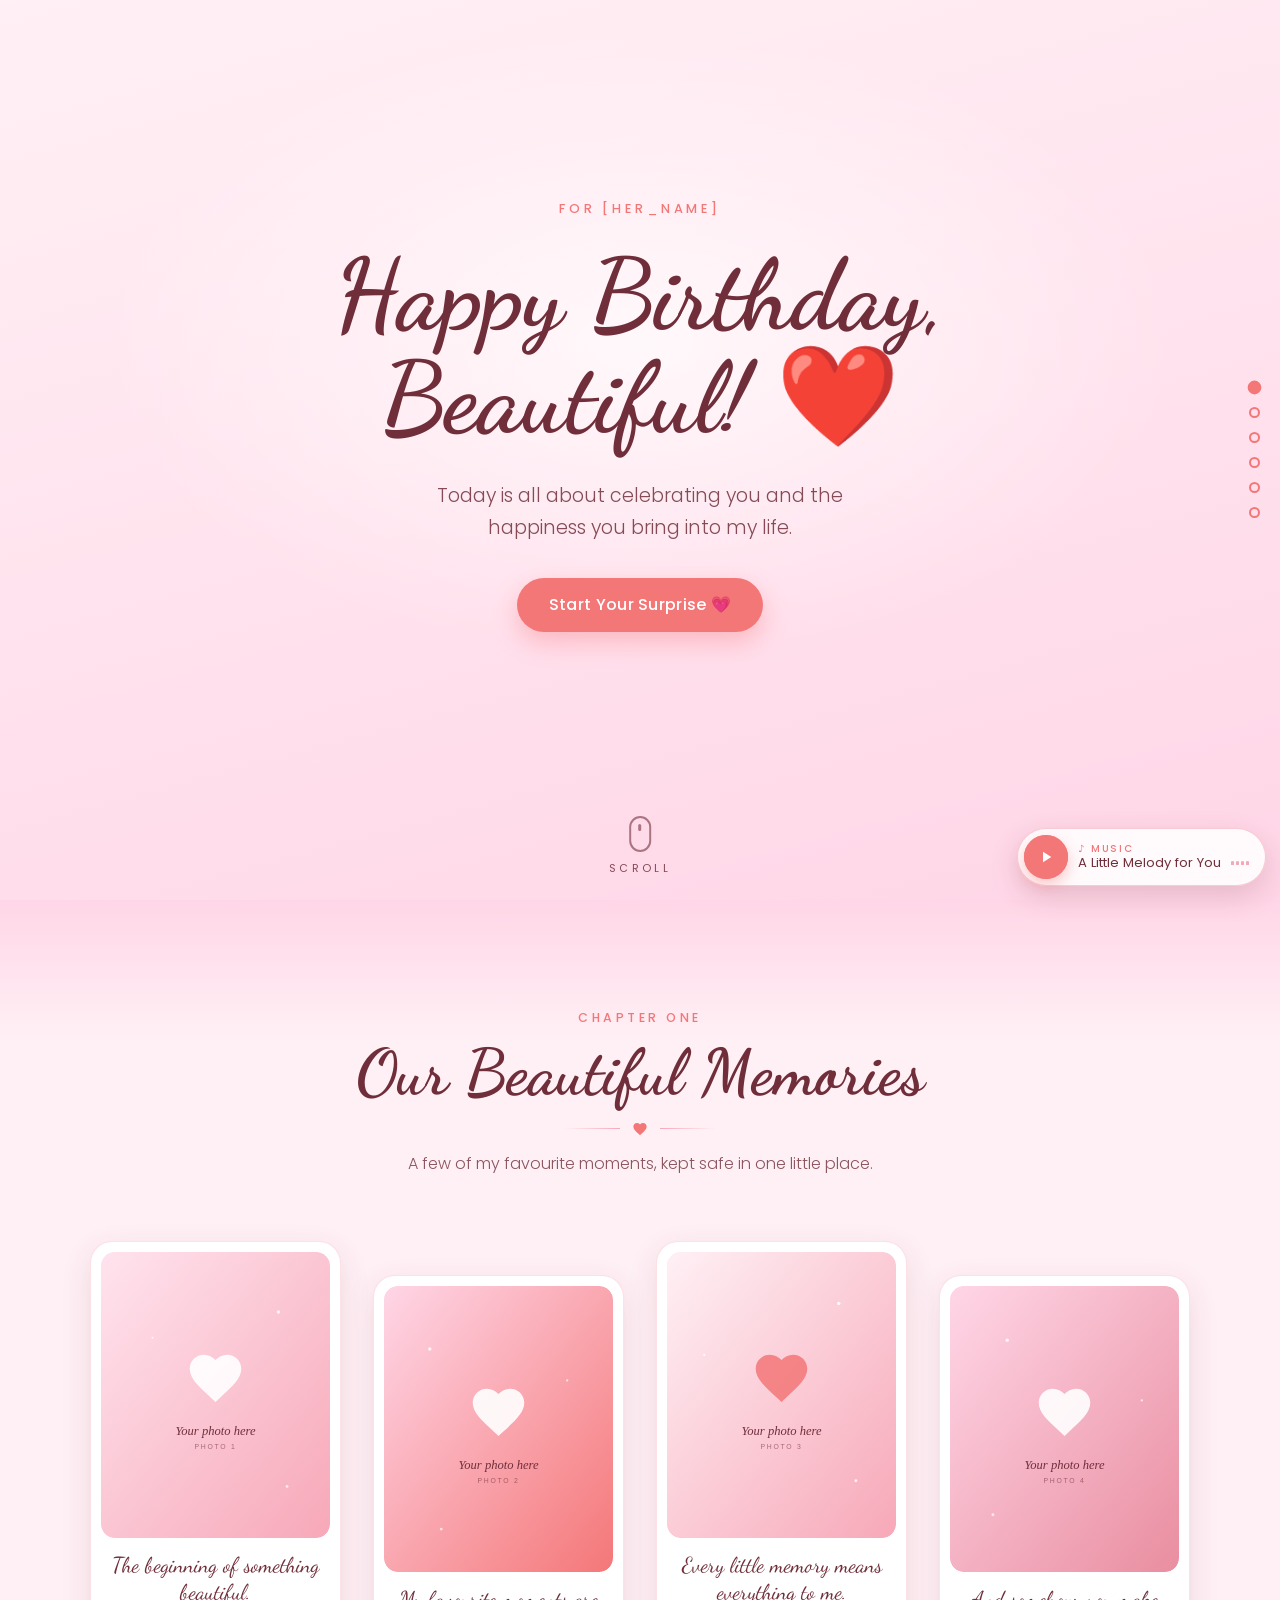
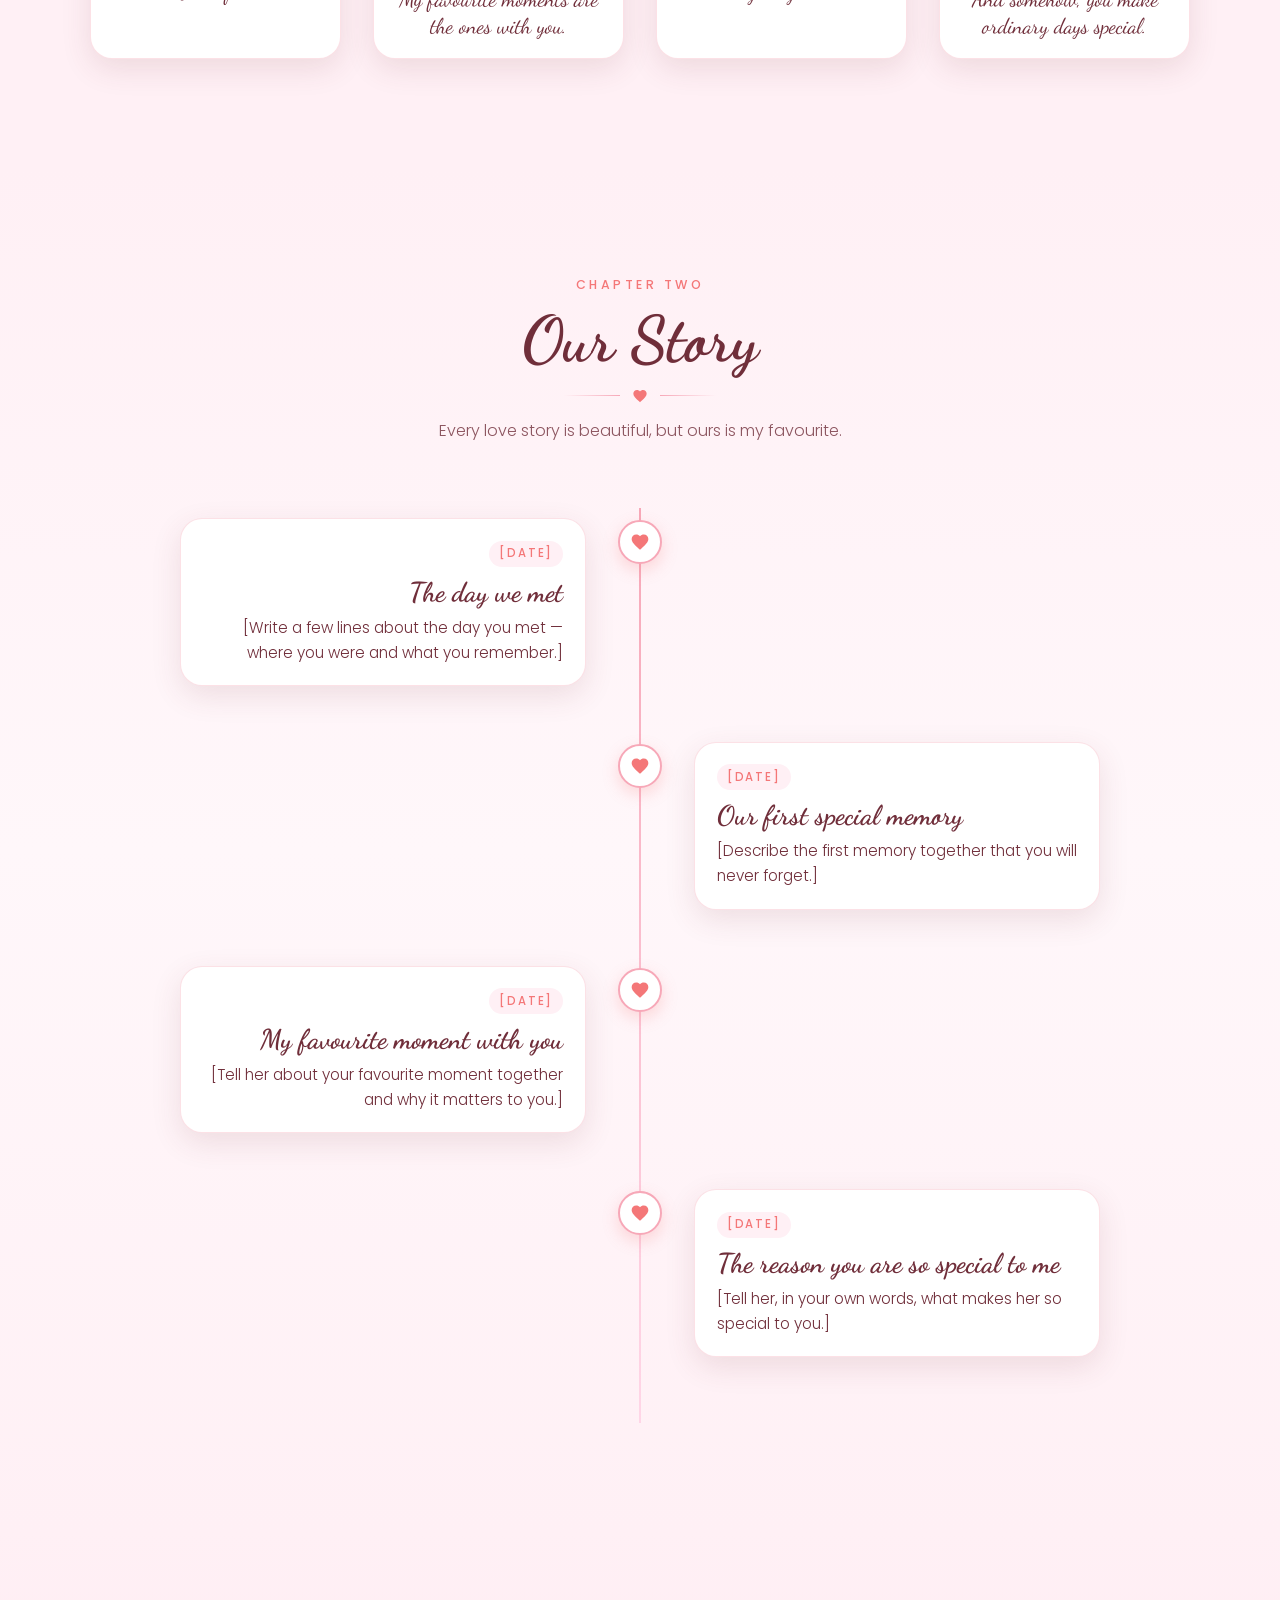
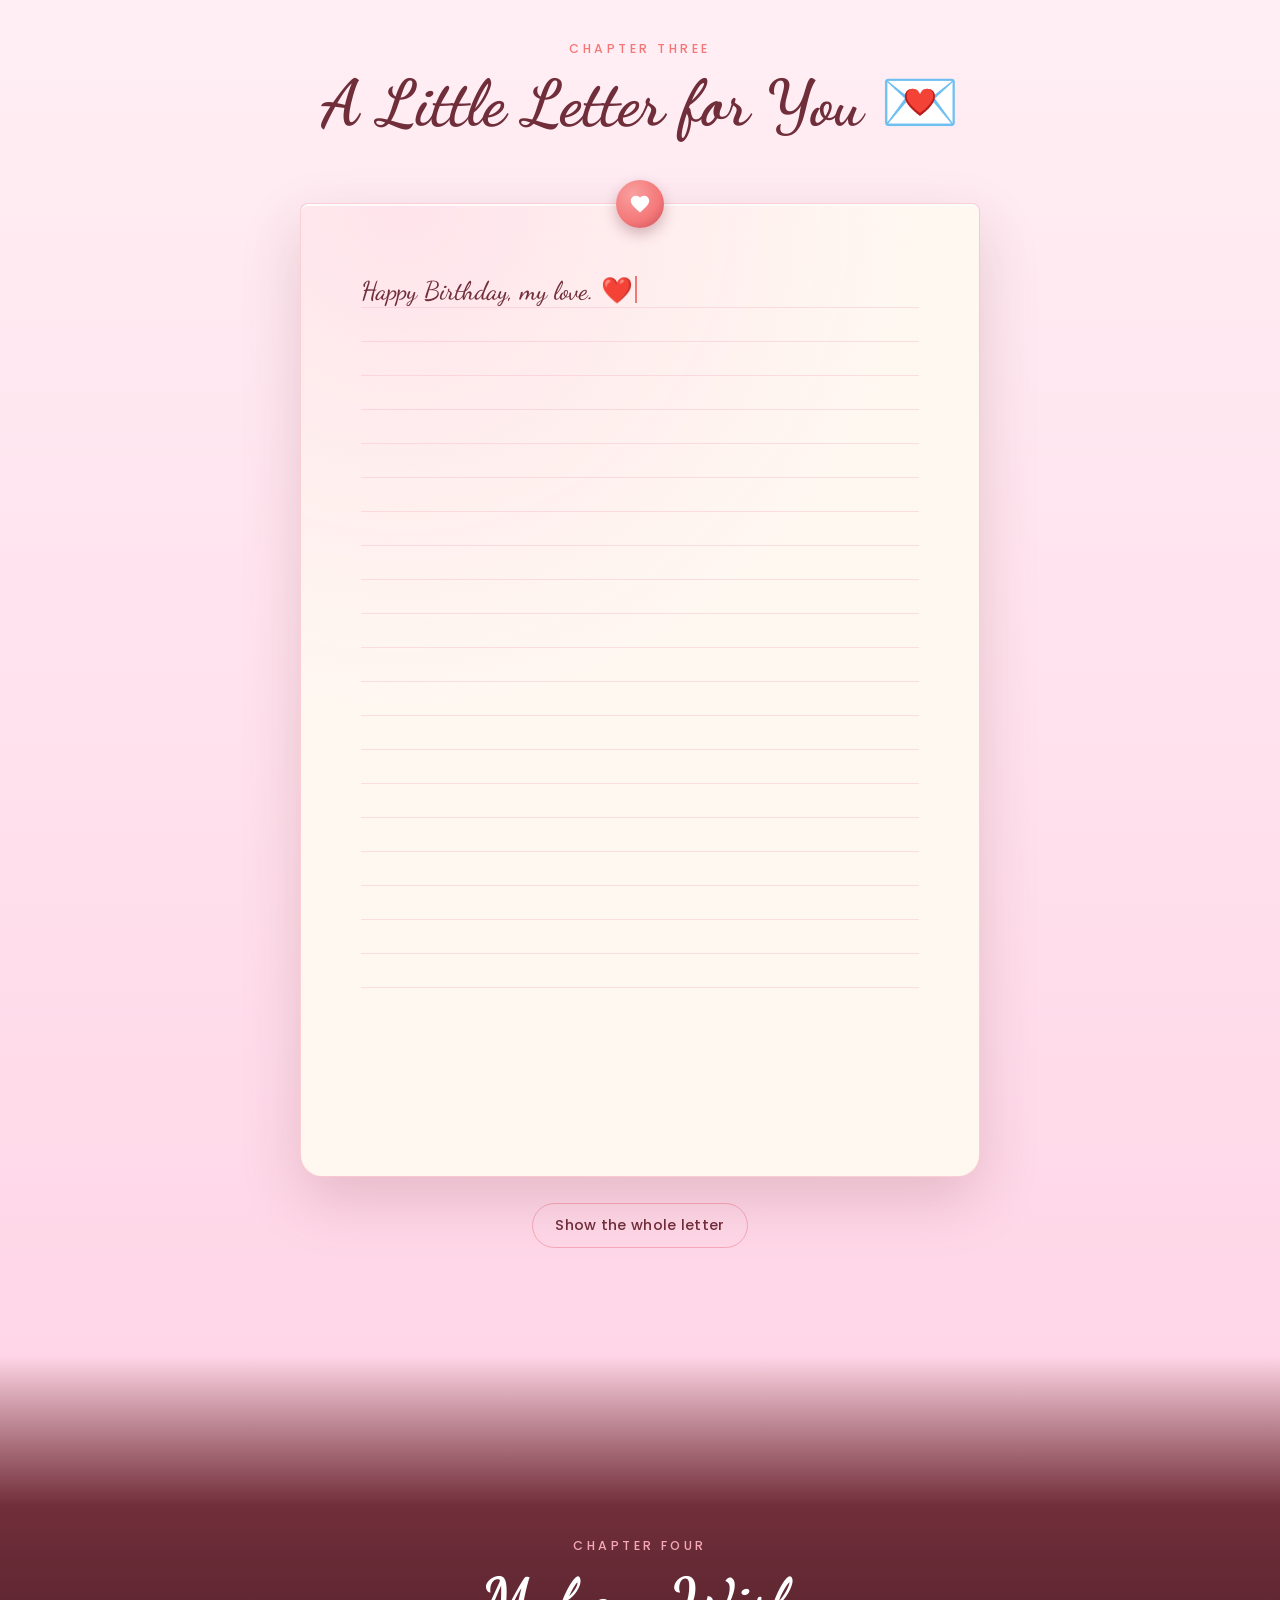
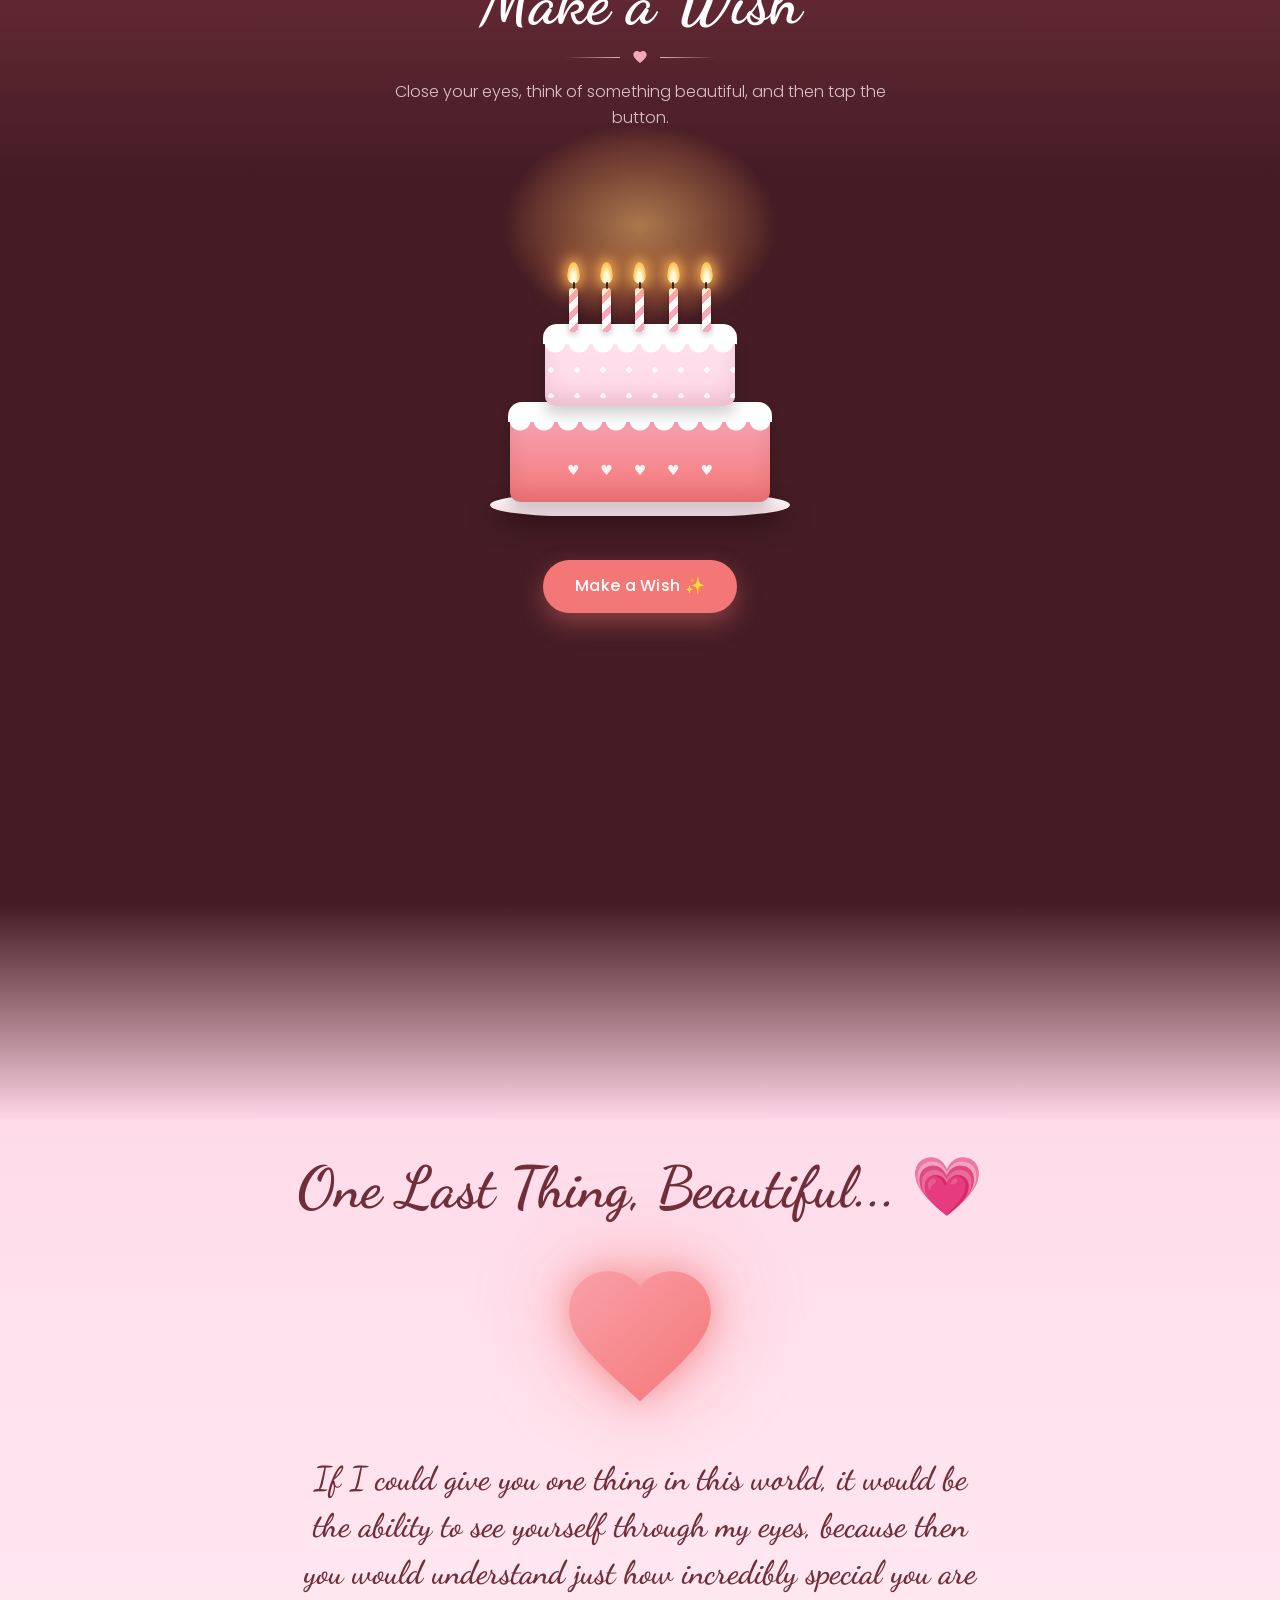
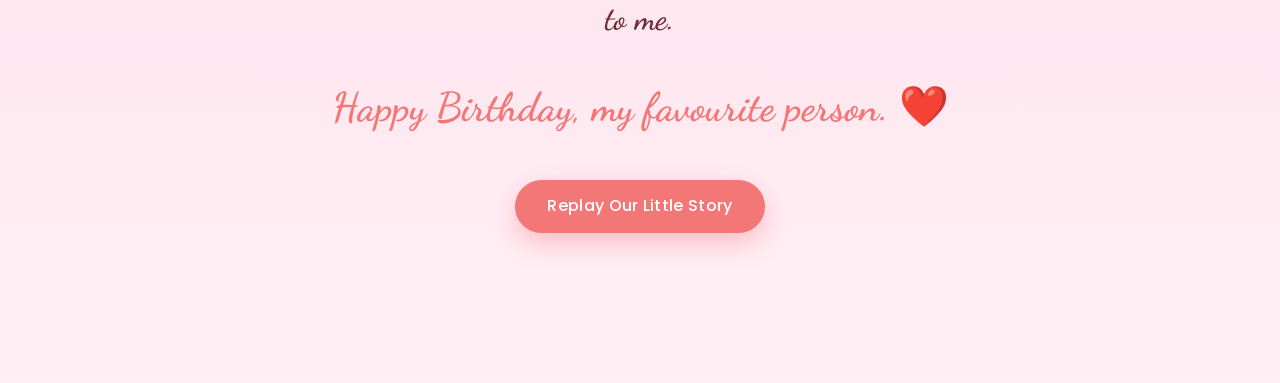
==== birthday-surprise/index.html @ c13ecb07 "Add files via upload" ====
<!DOCTYPE html>
<html lang="en">
<head>
  <meta charset="utf-8">
  <meta name="viewport" content="width=device-width, initial-scale=1, viewport-fit=cover">
  <title>A Birthday Surprise, Just for You ❤️</title>
  <meta name="description" content="A little birthday surprise, made with love.">
  <meta name="theme-color" content="#FFD6E7">
  <meta name="robots" content="noindex, nofollow">
  <meta property="og:title" content="A Birthday Surprise, Just for You ❤️">
  <meta property="og:description" content="Tap to open your little surprise.">
  <meta property="og:type" content="website">
  <link rel="icon" href="data:image/svg+xml,%3Csvg xmlns='http://www.w3.org/2000/svg' viewBox='0 0 24 24'%3E%3Cpath fill='%23F47778' d='M12 21.35l-1.45-1.32C5.4 15.36 2 12.28 2 8.5 2 5.42 4.42 3 7.5 3c1.74 0 3.41.81 4.5 2.09C13.09 3.81 14.76 3 16.5 3 19.58 3 22 5.42 22 8.5c0 3.78-3.4 6.86-8.55 11.54L12 21.35z'/%3E%3C/svg%3E">
  <link rel="preconnect" href="https://fonts.googleapis.com">
  <link rel="preconnect" href="https://fonts.gstatic.com" crossorigin>
  <link href="https://fonts.googleapis.com/css2?family=Dancing+Script:wght@500;600;700&family=Poppins:wght@300;400;500;600&display=swap" rel="stylesheet">
  <script>document.documentElement.classList.add('js');</script>
  <link rel="stylesheet" href="css/style.css">
</head>
<body>

  <!-- Shared SVG sprite -->
  <svg width="0" height="0" style="position:absolute" aria-hidden="true" focusable="false">
    <defs>
      <linearGradient id="hg" x1="0" y1="0" x2="1" y2="1">
        <stop offset="0" stop-color="#F9A0A8"/>
        <stop offset="1" stop-color="#F47778"/>
      </linearGradient>
    </defs>
    <symbol id="i-heart" viewBox="0 0 24 24"><path fill="currentColor" d="M12 21.35l-1.45-1.32C5.4 15.36 2 12.28 2 8.5 2 5.42 4.42 3 7.5 3c1.74 0 3.41.81 4.5 2.09C13.09 3.81 14.76 3 16.5 3 19.58 3 22 5.42 22 8.5c0 3.78-3.4 6.86-8.55 11.54L12 21.35z"/></symbol>
    <symbol id="i-heart-grad" viewBox="0 0 24 24"><path fill="url(#hg)" d="M12 21.35l-1.45-1.32C5.4 15.36 2 12.28 2 8.5 2 5.42 4.42 3 7.5 3c1.74 0 3.41.81 4.5 2.09C13.09 3.81 14.76 3 16.5 3 19.58 3 22 5.42 22 8.5c0 3.78-3.4 6.86-8.55 11.54L12 21.35z"/></symbol>
  </svg>

  <a class="skip-link" href="#memories">Skip to the photos</a>

  <div class="ambient" id="ambient" aria-hidden="true"></div>
  <canvas id="fx" aria-hidden="true"></canvas>

  <nav class="dots" aria-label="Sections">
    <a href="#hero" aria-label="Opening" title="Opening"></a>
    <a href="#memories" aria-label="Memories" title="Memories"></a>
    <a href="#story" aria-label="Our story" title="Our story"></a>
    <a href="#letter" aria-label="Letter" title="Letter"></a>
    <a href="#cake" aria-label="Cake" title="Cake"></a>
    <a href="#final" aria-label="Finale" title="Finale"></a>
  </nav>

  <!-- Music player (fixed) -->
  <div class="player" id="player" role="group" aria-label="Music player">
    <button class="player-btn" id="music-toggle" type="button" aria-label="Play music" aria-pressed="false">
      <svg class="ic-play" viewBox="0 0 24 24" aria-hidden="true"><path fill="currentColor" d="M8 5v14l11-7z"/></svg>
      <svg class="ic-pause" viewBox="0 0 24 24" aria-hidden="true"><path fill="currentColor" d="M6 5h4v14H6zm8 0h4v14h-4z"/></svg>
    </button>
    <div class="player-meta">
      <span class="player-label"><span aria-hidden="true">♪</span> Music</span>
      <span class="player-title" id="music-title">A Little Melody for You</span>
    </div>
    <span class="eq" aria-hidden="true"><i></i><i></i><i></i><i></i></span>
    <audio id="bgm" loop preload="none"></audio>
  </div>

  <main>

    <!-- 1. HERO -->
    <section class="hero" id="hero" aria-labelledby="hero-title">
      <div class="hero-hearts" id="hero-hearts" aria-hidden="true"></div>
      <div class="hero-inner">
        <p class="hero-eyebrow" data-bind="hero.eyebrow">For [HER_NAME]</p>
        <h1 class="hero-title" id="hero-title">Happy Birthday, Beautiful! ❤️</h1>
        <p class="hero-sub" data-bind="hero.subtitle">Today is all about celebrating you and the happiness you bring into my life.</p>
        <div class="hero-cta">
          <button class="btn" id="start-btn" type="button" data-bind="hero.button">Start Your Surprise 💗</button>
        </div>
      </div>
      <a class="scroll-hint" id="scroll-hint" href="#memories" aria-label="Scroll down to start the surprise">
        <span class="scroll-hint-inner"><span class="mouse"></span><span>Scroll</span></span>
      </a>
    </section>

    <!-- 2. MEMORIES -->
    <section class="section memories" id="memories" aria-labelledby="memories-title">
      <div class="section-inner">
        <header class="section-head reveal">
          <p class="section-eyebrow" data-bind="memories.eyebrow">Chapter One</p>
          <h2 class="section-title" id="memories-title" data-bind="memories.title">Our Beautiful Memories</h2>
          <div class="ornament" aria-hidden="true"><span></span><svg viewBox="0 0 24 24"><use href="#i-heart"/></svg><span></span></div>
          <p class="section-sub" data-bind="memories.subtitle"></p>
        </header>
        <div class="gallery" id="gallery"></div>
      </div>
    </section>

    <!-- 3. STORY -->
    <section class="section story" id="story" aria-labelledby="story-title">
      <div class="section-inner">
        <header class="section-head reveal">
          <p class="section-eyebrow" data-bind="story.eyebrow">Chapter Two</p>
          <h2 class="section-title" id="story-title" data-bind="story.title">Our Story</h2>
          <div class="ornament" aria-hidden="true"><span></span><svg viewBox="0 0 24 24"><use href="#i-heart"/></svg><span></span></div>
          <p class="section-sub" data-bind="story.subtitle"></p>
        </header>
        <ol class="timeline" id="timeline" data-reveal></ol>
      </div>
    </section>

    <!-- 4. LETTER -->
    <section class="section letter-section" id="letter" aria-labelledby="letter-title">
      <div class="section-inner">
        <header class="section-head reveal">
          <p class="section-eyebrow" data-bind="letter.eyebrow">Chapter Three</p>
          <h2 class="section-title" id="letter-title" data-bind="letter.heading">A Little Letter for You 💌</h2>
        </header>
        <article class="paper reveal" id="paper">
          <span class="seal" aria-hidden="true"><svg viewBox="0 0 24 24"><use href="#i-heart"/></svg></span>
          <div class="letter-body">
            <div class="letter-ghost" id="letter-ghost" aria-hidden="true"></div>
            <div class="letter-typed" id="letter-typed" aria-hidden="true"></div>
            <div class="sr-only" id="letter-sr"></div>
          </div>
          <p class="letter-sign" id="letter-sign"></p>
          <div class="letter-heart" id="letter-heart" aria-hidden="true"><svg viewBox="0 0 24 24"><use href="#i-heart-grad"/></svg></div>
        </article>
        <div class="letter-actions" id="letter-actions">
          <button class="btn btn-ghost" id="skip-letter" type="button" data-bind="letter.skipButton">Show the whole letter</button>
        </div>
      </div>
    </section>

    <!-- 5. CAKE -->
    <section class="section cake-section" id="cake" aria-labelledby="cake-title">
      <div class="section-inner">
        <header class="section-head reveal">
          <p class="section-eyebrow" data-bind="cake.eyebrow">Chapter Four</p>
          <h2 class="section-title" id="cake-title" data-bind="cake.title">Make a Wish</h2>
          <div class="ornament" aria-hidden="true"><span></span><svg viewBox="0 0 24 24"><use href="#i-heart"/></svg><span></span></div>
          <p class="section-sub" data-bind="cake.intro"></p>
        </header>

        <div class="cake-stage reveal" id="cake-stage" role="img" aria-label="A birthday cake with lit candles">
          <div class="cake-glow"></div>
          <div class="plate"></div>
          <div class="tier tier-bottom"><span class="tier-hearts" aria-hidden="true">♥ ♥ ♥ ♥ ♥</span></div>
          <div class="tier tier-top"><span class="sprinkles"></span></div>
          <div class="candles" id="candles"></div>
        </div>

        <div class="cake-actions reveal">
          <button class="btn" id="wish-btn" type="button" data-bind="cake.button">Make a Wish ✨</button>
        </div>
        <p class="cake-message" id="cake-message" role="status" aria-live="polite"></p>
      </div>
    </section>

    <!-- 6. FINAL -->
    <section class="section final" id="final" aria-labelledby="final-title">
      <div class="section-inner">
        <h2 class="final-title reveal" id="final-title" data-bind="final.title">One Last Thing, Beautiful... 💗</h2>
        <div class="glow-heart reveal" aria-hidden="true"><svg viewBox="0 0 24 24"><use href="#i-heart-grad"/></svg></div>
        <div class="final-words" id="final-words" data-reveal></div>
        <div class="final-actions reveal" id="final-actions">
          <button class="btn" id="replay-btn" type="button" data-bind="final.button">Replay Our Little Story</button>
        </div>
      </div>
    </section>

  </main>

  <!-- Photo viewer -->
  <dialog class="lightbox" id="lightbox" aria-label="Photo viewer">
    <figure class="lb-figure">
      <img id="lb-img" alt="">
      <figcaption id="lb-cap"></figcaption>
    </figure>
    <button class="lb-btn lb-close" id="lb-close" type="button" aria-label="Close photo" autofocus>
      <svg viewBox="0 0 24 24" aria-hidden="true" fill="none" stroke="currentColor" stroke-width="2.2" stroke-linecap="round"><path d="M6 6l12 12M18 6L6 18"/></svg>
    </button>
    <button class="lb-btn lb-prev" id="lb-prev" type="button" aria-label="Previous photo">
      <svg viewBox="0 0 24 24" aria-hidden="true" fill="none" stroke="currentColor" stroke-width="2.2" stroke-linecap="round" stroke-linejoin="round"><path d="M15 6l-6 6 6 6"/></svg>
    </button>
    <button class="lb-btn lb-next" id="lb-next" type="button" aria-label="Next photo">
      <svg viewBox="0 0 24 24" aria-hidden="true" fill="none" stroke="currentColor" stroke-width="2.2" stroke-linecap="round" stroke-linejoin="round"><path d="M9 6l6 6-6 6"/></svg>
    </button>
  </dialog>

  <script src="js/config.js"></script>
  <script src="js/script.js"></script>
</body>
</html>
---- birthday-surprise/css/style.css ----
/* =====================================================================
   Birthday Surprise — styles
   1 Tokens · 2 Base · 3 Shared · 4 Hero · 5 Memories · 6 Story
   7 Letter · 8 Cake · 9 Final · 10 Player/Nav/FX · 11 Keyframes
   12 Reduced motion
   ===================================================================== */

/* ===== 1. Tokens ===== */
:root {
  --bg: #FFF0F5;
  --soft-pink: #FFD6E7;
  --rose: #F7A8B8;
  --coral: #F47778;
  --burgundy: #702E3A;
  --white: #FFFFFF;
  --cream: #FFF8F1;
  --night: #4d1e2a;

  --font-script: 'Dancing Script', 'Segoe Script', 'Brush Script MT', cursive;
  --font-body: 'Poppins', system-ui, -apple-system, 'Segoe UI', Roboto, sans-serif;

  --radius: 22px;
  --shadow-soft: 0 10px 30px rgba(112, 46, 58, .12);
  --shadow-btn: 0 10px 24px rgba(244, 119, 120, .38);
  --ease: cubic-bezier(.22, .8, .3, 1);
  --gutter: clamp(18px, 5vw, 48px);
}
@supports (color: color-mix(in srgb, red, blue)) {
  :root { --night: color-mix(in srgb, var(--burgundy) 62%, #000); }
}

/* ===== 2. Base ===== */
*, *::before, *::after { box-sizing: border-box; }
html { scroll-behavior: smooth; -webkit-text-size-adjust: 100%; }
html.lock { overflow: hidden; }
body {
  margin: 0;
  font-family: var(--font-body);
  font-weight: 400;
  line-height: 1.65;
  color: var(--burgundy);
  background: var(--bg);
  overflow-x: hidden;
  -webkit-font-smoothing: antialiased;
}
img { max-width: 100%; display: block; }
button { font: inherit; cursor: pointer; -webkit-tap-highlight-color: transparent; }
[hidden] { display: none !important; }
:focus-visible { outline: 3px solid var(--burgundy); outline-offset: 3px; }

.sr-only {
  position: absolute; width: 1px; height: 1px; margin: -1px; padding: 0;
  overflow: hidden; clip: rect(0 0 0 0); white-space: nowrap; border: 0;
}
.skip-link {
  position: absolute; left: 12px; top: -60px; z-index: 100;
  background: var(--burgundy); color: #fff; padding: .6em 1em; border-radius: 10px;
  text-decoration: none; transition: top .2s;
}
.skip-link:focus { top: 12px; }

/* ===== 3. Shared components ===== */
.section { position: relative; padding: clamp(72px, 12vh, 140px) var(--gutter); }
.section-inner { max-width: 1100px; margin: 0 auto; }
.section-head { text-align: center; margin-bottom: clamp(36px, 6vw, 64px); }
.section-eyebrow {
  margin: 0; font-size: .78rem; letter-spacing: .28em; text-transform: uppercase;
  color: var(--coral); font-weight: 500;
}
.section-title {
  margin: .15em 0 .1em; font-family: var(--font-script); font-weight: 700;
  font-size: clamp(2.4rem, 8vw, 4rem); line-height: 1.1;
}
.section-sub { max-width: 34rem; margin: 0 auto; opacity: .8; font-weight: 300; }
.ornament {
  display: flex; align-items: center; justify-content: center; gap: 12px;
  margin: 12px auto 14px; color: var(--coral);
}
.ornament span { width: 56px; height: 1px; background: linear-gradient(90deg, transparent, var(--rose)); }
.ornament span:last-child { background: linear-gradient(270deg, transparent, var(--rose)); }
.ornament svg { width: 16px; height: 16px; }

.btn {
  display: inline-flex; align-items: center; justify-content: center; gap: .5em;
  min-height: 52px; padding: .85rem 2rem; border: 0; border-radius: 999px;
  background: var(--coral); color: #fff; font-weight: 500; font-size: 1rem; letter-spacing: .02em;
  box-shadow: var(--shadow-btn);
  transition: transform .25s var(--ease), box-shadow .25s var(--ease), opacity .25s;
}
.btn:hover { transform: translateY(-2px); box-shadow: 0 14px 30px rgba(244, 119, 120, .45); }
.btn:active { transform: scale(.98); }
.btn[aria-disabled="true"] { opacity: .65; pointer-events: none; }
.btn-ghost {
  background: transparent; color: var(--burgundy); box-shadow: none;
  border: 1.5px solid var(--rose); min-height: 44px; font-size: .9rem; padding: .6rem 1.4rem;
}
.btn-ghost:hover { background: rgba(255, 255, 255, .6); box-shadow: none; }

/* Scroll reveals */
.js .reveal { opacity: 0; }
.js .reveal.in { opacity: 1; animation: fadeUp .9s var(--ease) var(--d, 0s) backwards; }

/* ===== 4. Hero ===== */
.hero {
  position: relative; min-height: 100vh; min-height: 100svh;
  display: grid; place-items: center; text-align: center; overflow: hidden;
  padding: 80px var(--gutter) 150px;
  background:
    radial-gradient(60% 50% at 50% 38%, rgba(255, 255, 255, .75), transparent 70%),
    linear-gradient(165deg, var(--bg) 0%, var(--soft-pink) 100%);
}
.hero-inner { position: relative; z-index: 2; max-width: 760px; }
.hero-eyebrow {
  margin: 0; font-size: .8rem; letter-spacing: .3em; text-transform: uppercase;
  color: var(--coral); font-weight: 500;
}
.hero-title {
  margin: .25em 0 .3em; font-family: var(--font-script); font-weight: 700;
  font-size: clamp(2.9rem, 13vw, 6.2rem); line-height: 1.04; color: var(--burgundy);
}
.hero-title .word { display: inline-block; }
.hero-sub {
  max-width: 30rem; margin: 0 auto 2.2rem; font-weight: 300;
  font-size: clamp(1rem, 3.6vw, 1.2rem);
}
.js .hero-title .word { opacity: 0; }
.js .hero-eyebrow, .js .hero-sub, .js .hero-cta { opacity: 0; }
.hero.is-ready .hero-eyebrow { animation: fadeIn 1s ease .1s both; }
.hero.is-ready .hero-title .word { animation: fadeUp 1s var(--ease) calc(.25s + var(--i) * .14s) both; }
.hero.is-ready .hero-sub { animation: fadeInSoft 1.4s ease 1.3s both; }
.hero.is-ready .hero-cta { animation: fadeUp 1s var(--ease) 1.7s both; }

.hero-hearts { position: absolute; inset: 0; z-index: 1; pointer-events: none; }
.float-heart {
  position: absolute; left: var(--x); top: var(--y);
  width: var(--s); height: var(--s); color: var(--c, var(--rose));
  opacity: 0; animation: heartFloat var(--dur) ease-in-out var(--delay) infinite;
}
.float-heart svg { width: 100%; height: 100%; display: block; }

.scroll-hint {
  position: absolute; left: 50%; bottom: calc(22px + env(safe-area-inset-bottom));
  transform: translateX(-50%); z-index: 2; text-decoration: none; color: var(--burgundy);
  transition: opacity .4s;
}
.scroll-hint.is-hidden { opacity: 0; pointer-events: none; }
@media (max-width: 640px) {
  /* lift above the music pill so the two never overlap on phones */
  .scroll-hint { bottom: calc(86px + env(safe-area-inset-bottom)); }
}
.scroll-hint-inner {
  display: flex; flex-direction: column; align-items: center; gap: 8px;
  font-size: .68rem; letter-spacing: .3em; text-transform: uppercase; opacity: 0;
}
.hero.is-ready .scroll-hint-inner { animation: fadeInSoft 1s ease 2.2s both; }
.mouse {
  position: relative; width: 22px; height: 36px; border: 2px solid currentColor;
  border-radius: 14px; opacity: .7;
}
.mouse::after {
  content: ""; position: absolute; left: 50%; top: 6px; width: 3px; height: 7px;
  margin-left: -1.5px; border-radius: 2px; background: currentColor;
  animation: wheel 1.8s ease-in-out infinite;
}

/* ===== 5. Memories ===== */
.memories { background: linear-gradient(180deg, var(--soft-pink) 0%, var(--bg) 16%, var(--bg) 100%); }
.gallery {
  display: grid; grid-template-columns: 1fr; gap: 28px; max-width: 420px; margin: 0 auto;
}
@media (min-width: 620px) {
  .gallery { grid-template-columns: repeat(2, 1fr); max-width: 760px; gap: 32px; }
  .photo:nth-child(even) { margin-top: 34px; }
}
@media (min-width: 1000px) {
  .gallery { grid-template-columns: repeat(4, 1fr); max-width: 1100px; }
}
.photo {
  margin: 0; background: var(--white); border-radius: var(--radius);
  padding: 10px 10px 0; box-shadow: var(--shadow-soft);
  border: 1px solid rgba(247, 168, 184, .35);
  transition: transform .45s var(--ease), box-shadow .45s var(--ease);
}
.photo-btn {
  display: block; width: 100%; padding: 0; border: 0; background: none;
  border-radius: calc(var(--radius) - 8px); overflow: hidden;
}
.photo-frame {
  display: block; aspect-ratio: 4 / 5; overflow: hidden;
  border-radius: calc(var(--radius) - 8px); background: var(--soft-pink);
}
.photo img { width: 100%; height: 100%; object-fit: cover; transition: transform .8s var(--ease); }
.photo figcaption {
  padding: 14px 8px 18px; font-family: var(--font-script); font-size: 1.35rem;
  line-height: 1.25; text-align: center;
}
@media (hover: hover) {
  .photo:hover { transform: translateY(-6px); box-shadow: 0 18px 40px rgba(112, 46, 58, .18); }
  .photo:hover img { transform: scale(1.05); }
}

/* Lightbox */
.lightbox {
  border: 0; padding: 0; background: transparent; width: min(92vw, 720px);
  max-width: 92vw; max-height: 92vh; overflow: visible; color: var(--burgundy);
}
.lightbox::backdrop { background: rgba(60, 20, 30, .72); backdrop-filter: blur(6px); }
.lightbox[open] { animation: zoomIn .45s var(--ease); }
.lb-figure {
  margin: 0; background: var(--white); padding: 12px 12px 0; border-radius: 26px;
  box-shadow: 0 30px 80px rgba(0, 0, 0, .4);
}
.lb-figure img {
  width: 100%; max-height: 70vh; object-fit: contain; border-radius: 16px; background: var(--soft-pink);
}
.lb-figure img.swap { animation: fadeIn .4s ease both; }
.lb-figure figcaption {
  font-family: var(--font-script); font-size: 1.5rem; text-align: center; padding: 14px 8px 18px; line-height: 1.3;
}
.lb-btn {
  position: absolute; display: grid; place-items: center; width: 44px; height: 44px;
  border-radius: 50%; border: 0; background: rgba(255, 255, 255, .9); color: var(--burgundy);
  box-shadow: 0 6px 18px rgba(0, 0, 0, .2);
}
.lb-btn svg { width: 20px; height: 20px; }
.lb-close { top: 22px; right: 22px; }
.lb-prev { left: 22px; top: 40%; }
.lb-next { right: 22px; top: 40%; }

/* ===== 6. Story ===== */
.story { background: linear-gradient(180deg, var(--bg), #fff7fa 50%, var(--bg)); }
.timeline { position: relative; max-width: 920px; margin: 0 auto; padding: 10px 0; list-style: none; }
.timeline::before {
  content: ""; position: absolute; top: 0; bottom: 0; left: 21px; width: 2px;
  background: linear-gradient(var(--rose), var(--soft-pink)); transform-origin: top;
  transition: transform 1.8s var(--ease);
}
.js .timeline:not(.in)::before { transform: scaleY(0); }
.tl-item { position: relative; padding: 0 0 44px 64px; }
.tl-item:last-child { padding-bottom: 0; }
.tl-node {
  position: absolute; left: 0; top: 2px; width: 44px; height: 44px; border-radius: 50%;
  background: var(--white); border: 2px solid var(--rose); display: grid; place-items: center;
  color: var(--coral); box-shadow: 0 6px 16px rgba(244, 119, 120, .25);
}
.tl-node svg { width: 20px; height: 20px; }
.tl-card {
  background: var(--white); border-radius: var(--radius); padding: 20px 22px;
  box-shadow: var(--shadow-soft); border: 1px solid rgba(247, 168, 184, .35);
}
.tl-date {
  display: inline-block; margin-bottom: 10px; padding: .3em .85em; border-radius: 999px;
  background: var(--bg); color: var(--coral); font-size: .72rem; font-weight: 500;
  letter-spacing: .16em; text-transform: uppercase;
}
.tl-title { margin: 0 0 .2em; font-family: var(--font-script); font-size: 1.7rem; line-height: 1.2; font-weight: 700; }
.tl-text { margin: 0; font-size: .95rem; font-weight: 300; }
@media (min-width: 820px) {
  .timeline::before { left: 50%; margin-left: -1px; }
  .tl-item { width: 50%; padding: 0 54px 56px 0; text-align: right; }
  .tl-item:nth-child(even) { margin-left: 50%; padding: 0 0 56px 54px; text-align: left; }
  .tl-node { left: auto; right: -22px; }
  .tl-item:nth-child(even) .tl-node { right: auto; left: -22px; }
}

/* ===== 7. Letter ===== */
.letter-section { background: linear-gradient(180deg, var(--bg) 0%, var(--soft-pink) 100%); }
.paper {
  position: relative; max-width: 680px; margin: 12px auto 0;
  padding: clamp(44px, 8vw, 70px) clamp(22px, 6vw, 60px) clamp(28px, 5vw, 44px);
  background:
    radial-gradient(circle at 15% 0%, rgba(255, 214, 231, .6), transparent 45%),
    var(--cream);
  border: 1px solid rgba(247, 168, 184, .5); border-radius: 8px 8px 22px 22px;
  box-shadow: 0 2px 0 rgba(255, 255, 255, .8) inset, 0 24px 60px rgba(112, 46, 58, .18);
}
.seal {
  position: absolute; top: -24px; left: 50%; margin-left: -24px; width: 48px; height: 48px;
  border-radius: 50%; display: grid; place-items: center; color: #fff;
  background: radial-gradient(circle at 35% 30%, #f9a0a0, var(--coral) 60%, #c24d58);
  box-shadow: 0 6px 14px rgba(112, 46, 58, .3);
}
.seal svg { width: 22px; height: 22px; }
.letter-body {
  position: relative;
  background-image: repeating-linear-gradient(to bottom, transparent 0 33px, rgba(247, 168, 184, .32) 33px 34px);
}
.letter-ghost, .letter-typed {
  font-family: var(--font-script); font-weight: 500;
  font-size: clamp(1.3rem, 4.6vw, 1.6rem); line-height: 34px; color: var(--burgundy);
}
.letter-ghost p, .letter-typed p { margin: 0 0 34px; overflow-wrap: break-word; }
.letter-ghost p:last-child, .letter-typed p:last-child { margin-bottom: 0; }
.letter-ghost { visibility: hidden; }
.letter-typed { position: absolute; inset: 0; }
.caret {
  display: inline-block; width: 2px; height: 1.05em; margin-left: 2px; vertical-align: -.15em;
  background: var(--coral); animation: blink 1s steps(1) infinite;
}
.letter-sign {
  margin: 16px 0 0; text-align: right; font-family: var(--font-script); font-size: 1.7rem;
  line-height: 1.25; font-weight: 600; opacity: 0; transform: translateY(8px);
  transition: opacity 1s ease, transform 1s var(--ease);
}
.letter-sign span { display: block; }
.letter-sign.in { opacity: 1; transform: none; }
.letter-heart {
  display: grid; place-items: center; margin-top: 22px; opacity: 0; transition: opacity 1s ease .3s;
}
.letter-heart.in { opacity: 1; }
.letter-heart svg { width: 38px; height: 38px; animation: beat 1.8s ease-in-out infinite; }
.letter-actions { text-align: center; margin-top: 26px; }

/* ===== 8. Cake ===== */
.cake-section {
  overflow: hidden; color: #FFE9EF;
  padding-top: clamp(150px, 20vh, 200px); padding-bottom: clamp(90px, 14vh, 150px);
  background: linear-gradient(180deg, var(--soft-pink) 0, var(--burgundy) 150px, var(--night) 420px, var(--night) 100%);
}
.cake-section .section-title { color: #fff; }
.cake-section .section-eyebrow { color: var(--rose); }
.cake-section .ornament { color: var(--rose); }

.cake-stage { position: relative; width: 300px; height: 320px; margin: 30px auto 0; }
@media (max-width: 360px) { .cake-stage { transform: scale(.88); margin-bottom: -30px; } }
.cake-glow {
  position: absolute; left: 50%; bottom: 150px; width: 380px; height: 280px; margin-left: -190px;
  background: radial-gradient(closest-side, rgba(255, 196, 110, .55), rgba(255, 160, 90, .18) 55%, transparent 72%);
  animation: glowPulse 2.6s ease-in-out infinite; transition: opacity 1.2s ease; pointer-events: none;
}
.cake-stage.is-out .cake-glow { opacity: .1; animation: none; }
.plate {
  position: absolute; left: 0; bottom: 0; width: 300px; height: 22px; border-radius: 50% / 100%;
  background: linear-gradient(#fff, #f3d9e1); box-shadow: 0 10px 24px rgba(0, 0, 0, .35);
}
.tier {
  position: absolute; border-radius: 14px 14px 10px 10px;
  box-shadow: inset 0 -10px 18px rgba(112, 46, 58, .14), 0 8px 16px rgba(0, 0, 0, .2);
}
.tier::before {
  content: ""; position: absolute; left: -2px; right: -2px; top: -4px; height: 20px;
  background: #fff; border-radius: 14px 14px 0 0;
}
.tier::after {
  content: ""; position: absolute; left: -2px; right: -2px; top: 14px; height: 20px;
  background: radial-gradient(circle at 12px 0, #fff 10px, transparent 11px) 0 0 / 24px 20px repeat-x;
}
.tier-bottom {
  left: 20px; bottom: 14px; width: 260px; height: 96px;
  background: linear-gradient(180deg, var(--rose), var(--coral));
}
.tier-top {
  left: 55px; bottom: 110px; width: 190px; height: 78px;
  background: linear-gradient(180deg, #ffe3ee, var(--soft-pink));
}
.tier-hearts {
  position: absolute; left: 0; right: 0; bottom: 20px; text-align: center; font-size: 14px;
  letter-spacing: .6em; color: rgba(255, 255, 255, .9); padding-left: .6em;
}
.sprinkles {
  position: absolute; left: 0; right: 0; top: 36px; bottom: 8px; opacity: .8;
  background: radial-gradient(circle at 6px 6px, #fff 2.5px, transparent 3px) 0 0 / 26px 26px;
}
.candles {
  position: absolute; left: 55px; width: 190px; bottom: 184px; height: 70px;
  display: flex; justify-content: space-evenly; align-items: flex-end; z-index: 2;
}
.candle {
  position: relative; width: 9px; height: 44px; border-radius: 3px;
  background: repeating-linear-gradient(135deg, #fff 0 6px, var(--rose) 6px 12px);
  box-shadow: 0 2px 6px rgba(0, 0, 0, .25);
}
.wick {
  position: absolute; left: 50%; top: -6px; width: 2px; height: 7px; margin-left: -1px;
  background: #3b2020; border-radius: 1px;
}
.flame {
  position: absolute; left: 50%; bottom: calc(100% + 4px); width: 13px; height: 22px; margin-left: -6.5px;
  border-radius: 50% 50% 50% 50% / 62% 62% 38% 38%;
  background: radial-gradient(ellipse at 50% 75%, #fffbe0 0 25%, #ffd36b 55%, #ff8a3d 100%);
  box-shadow: 0 0 12px 4px rgba(255, 190, 90, .7), 0 0 28px 10px rgba(255, 150, 70, .35);
  transform-origin: 50% 100%; animation: flicker 1.6s ease-in-out infinite; animation-delay: var(--fd, 0s);
}
.cake-stage.is-blowing .flame { animation: flickerHard .22s linear infinite; }
.candle.out .flame {
  animation: none; opacity: 0; transform: scale(.2) translateY(4px); transition: opacity .35s, transform .35s;
}
.smoke {
  position: absolute; left: 50%; bottom: calc(100% + 2px); width: 6px; height: 6px; margin-left: -3px;
  border-radius: 50%; background: rgba(255, 255, 255, .5); filter: blur(2px); opacity: 0;
}
.candle.out .smoke { animation: smoke 1.6s ease-out forwards; }

.cake-actions { text-align: center; margin-top: 44px; }
.cake-message {
  min-height: 8.5rem; max-width: 30rem; margin: 28px auto 0; text-align: center;
  font-family: var(--font-script); font-weight: 600; color: #fff;
  font-size: clamp(1.6rem, 5.6vw, 2.1rem); line-height: 1.35;
  opacity: 0; transform: translateY(10px); transition: opacity 1s ease, transform 1s var(--ease);
}
.cake-message.is-on { opacity: 1; transform: none; }

/* ===== 9. Final ===== */
.final {
  overflow: hidden; text-align: center;
  padding-top: clamp(200px, 28vh, 280px); padding-bottom: 150px;
  background: linear-gradient(180deg, var(--soft-pink) 0%, var(--bg) 100%);
}
.final::before {
  content: ""; position: absolute; left: 0; right: 0; top: 0; height: clamp(180px, 24vh, 240px);
  background: linear-gradient(180deg, var(--night), var(--soft-pink));
}
.final .section-inner { position: relative; }
.final-title {
  margin: 0 0 .5em; font-family: var(--font-script); font-weight: 700;
  font-size: clamp(2.2rem, 8vw, 3.6rem); line-height: 1.15;
}
.glow-heart { position: relative; width: clamp(120px, 34vw, 170px); margin: 0 auto 36px; }
.glow-heart svg {
  display: block; width: 100%; height: auto; position: relative; z-index: 1;
  filter: drop-shadow(0 0 18px rgba(244, 119, 120, .7)) drop-shadow(0 0 44px rgba(244, 119, 120, .45));
  animation: beat 1.8s ease-in-out infinite;
}
.glow-heart::before, .glow-heart::after {
  content: ""; position: absolute; left: 50%; top: 50%; width: 100%; aspect-ratio: 1;
  margin: -50% 0 0 -50%; border-radius: 50%; border: 2px solid rgba(244, 119, 120, .5);
  animation: ripple 3.6s ease-out infinite; opacity: 0;
}
.glow-heart::after { animation-delay: 1.8s; }
.final-words { max-width: 680px; margin: 0 auto; }
.final-words p {
  margin: 0 0 1.1em; font-family: var(--font-script); font-weight: 600;
  font-size: clamp(1.5rem, 5vw, 2.05rem); line-height: 1.42;
}
.final-words p.final-last { color: var(--coral); font-size: clamp(1.8rem, 6vw, 2.5rem); font-weight: 700; }
.fw { display: inline-block; opacity: 0; transform: translateY(8px); transition: opacity .8s ease, transform .8s var(--ease); transition-delay: calc(var(--i) * 85ms); }
.final-words.in .fw { opacity: 1; transform: none; }
.final-actions { margin-top: 36px; }

/* ===== 10. Player / Nav / FX ===== */
#fx { position: fixed; inset: 0; width: 100%; height: 100%; z-index: 50; pointer-events: none; }
.ambient { position: fixed; inset: 0; z-index: 3; pointer-events: none; overflow: hidden; }
.particle {
  position: absolute; left: var(--x); bottom: -5vh; width: var(--s); height: var(--s);
  opacity: 0; animation: drift var(--dur) linear var(--delay) infinite;
}
.particle.sparkle {
  border-radius: 50%; background: #fff;
  box-shadow: 0 0 8px 2px rgba(255, 255, 255, .9), 0 0 14px 4px rgba(247, 168, 184, .7);
}
.particle.petal { border-radius: 80% 0 80% 0; background: linear-gradient(135deg, var(--rose), var(--soft-pink)); }
.particle.heart { color: var(--rose); }
.particle.heart svg { width: 100%; height: 100%; display: block; }

.player {
  position: fixed; z-index: 40; right: max(14px, env(safe-area-inset-right)); bottom: max(14px, env(safe-area-inset-bottom));
  display: flex; align-items: center; gap: 10px; padding: 6px 16px 6px 6px;
  max-width: calc(100vw - 28px); background: rgba(255, 255, 255, .86);
  -webkit-backdrop-filter: blur(10px); backdrop-filter: blur(10px);
  border: 1px solid rgba(247, 168, 184, .6); border-radius: 999px;
  box-shadow: 0 10px 28px rgba(112, 46, 58, .18); color: var(--burgundy);
  transition: opacity .5s ease, transform .5s ease;
}
.player.is-hidden { opacity: 0; pointer-events: none; transform: translateY(12px); }
.player-btn {
  position: relative; flex: none; width: 44px; height: 44px; border-radius: 50%; border: 0;
  background: var(--coral); color: #fff; display: grid; place-items: center;
  box-shadow: 0 6px 14px rgba(244, 119, 120, .4);
}
.player-btn svg { width: 18px; height: 18px; display: block; }
.player-btn .ic-pause { display: none; }
.player.is-playing .player-btn .ic-play { display: none; }
.player.is-playing .player-btn .ic-pause { display: block; }
.player:not(.is-playing):not(.was-played) .player-btn::after {
  content: ""; position: absolute; inset: 0; border-radius: 50%; border: 2px solid var(--coral);
  animation: ring 2.2s ease-out infinite;
}
.player-meta { min-width: 0; display: flex; flex-direction: column; line-height: 1.25; }
.player-label { font-size: .62rem; letter-spacing: .18em; text-transform: uppercase; color: var(--coral); font-weight: 500; }
.player-title { font-size: .82rem; white-space: nowrap; overflow: hidden; text-overflow: ellipsis; max-width: 150px; }
.eq { display: flex; align-items: flex-end; gap: 2px; height: 16px; }
.eq i {
  width: 3px; height: 100%; background: var(--rose); border-radius: 2px; transform-origin: bottom;
  transform: scaleY(.25); animation: eq 1s ease-in-out infinite; animation-play-state: paused;
}
.eq i:nth-child(2) { animation-delay: -.3s; }
.eq i:nth-child(3) { animation-delay: -.6s; }
.eq i:nth-child(4) { animation-delay: -.15s; }
.player.is-playing .eq i { animation-play-state: running; }
@media (max-width: 380px) { .player-title { max-width: 96px; } }

.dots {
  position: fixed; right: 20px; top: 50%; transform: translateY(-50%); z-index: 30;
  display: none; flex-direction: column; gap: 14px;
}
@media (min-width: 900px) { .dots { display: flex; } }
.dots a {
  position: relative; display: block; width: 11px; height: 11px; border-radius: 50%;
  border: 2px solid var(--coral); background: transparent; transition: background .3s, transform .3s;
}
.dots a::after { content: ""; position: absolute; inset: -8px; }
.dots a[aria-current="true"] { background: var(--coral); transform: scale(1.25); }

/* ===== 11. Keyframes ===== */
@keyframes fadeUp { from { opacity: 0; transform: translateY(24px); } to { opacity: 1; transform: none; } }
@keyframes fadeIn { from { opacity: 0; } to { opacity: 1; } }
@keyframes fadeInSoft { from { opacity: 0; } to { opacity: .85; } }
@keyframes zoomIn { from { opacity: 0; transform: scale(.92); } to { opacity: 1; transform: none; } }
@keyframes heartFloat {
  0% { opacity: 0; transform: translateY(20px) rotate(-8deg) scale(.8); }
  20% { opacity: .55; }
  50% { opacity: .7; transform: translateY(-14px) rotate(8deg) scale(1); }
  80% { opacity: .5; }
  100% { opacity: 0; transform: translateY(-44px) rotate(-6deg) scale(.9); }
}
@keyframes drift {
  0% { transform: translate3d(0, 0, 0) rotate(0); opacity: 0; }
  10% { opacity: .75; }
  50% { transform: translate3d(var(--dx), -55vh, 0) rotate(180deg); }
  90% { opacity: .5; }
  100% { transform: translate3d(calc(var(--dx) * -.6), -112vh, 0) rotate(360deg); opacity: 0; }
}
@keyframes wheel { 0% { transform: translateY(0); opacity: 1; } 70% { transform: translateY(12px); opacity: 0; } 100% { opacity: 0; } }
@keyframes beat { 0%, 100% { transform: scale(1); } 14% { transform: scale(1.12); } 28% { transform: scale(1); } 42% { transform: scale(1.08); } 70% { transform: scale(1); } }
@keyframes ripple { 0% { transform: scale(.7); opacity: .6; } 100% { transform: scale(2.3); opacity: 0; } }
@keyframes flicker {
  0%, 100% { transform: scale(1, 1) rotate(-1.5deg); }
  25% { transform: scale(.94, 1.06) rotate(1.5deg); }
  50% { transform: scale(1.04, .96) rotate(-1deg); }
  75% { transform: scale(.96, 1.04) rotate(2deg); }
}
@keyframes flickerHard {
  0% { transform: scale(.9, 1.1) rotate(-14deg); }
  50% { transform: scale(.8, 1) rotate(12deg); }
  100% { transform: scale(.9, 1.1) rotate(-14deg); }
}
@keyframes smoke { 0% { opacity: .7; transform: translate(0, 0) scale(1); } 100% { opacity: 0; transform: translate(6px, -46px) scale(3); } }
@keyframes glowPulse { 0%, 100% { opacity: .85; transform: scale(1); } 50% { opacity: 1; transform: scale(1.05); } }
@keyframes eq { 0%, 100% { transform: scaleY(.25); } 50% { transform: scaleY(1); } }
@keyframes blink { 50% { opacity: 0; } }
@keyframes ring { 0% { transform: scale(1); opacity: .7; } 100% { transform: scale(1.7); opacity: 0; } }

/* ===== 12. Reduced motion ===== */
@media (prefers-reduced-motion: reduce) {
  html { scroll-behavior: auto; }
  *, *::before, *::after {
    animation-duration: .001ms !important; animation-delay: 0s !important;
    animation-iteration-count: 1 !important; transition-duration: .001ms !important; transition-delay: 0s !important;
  }
  .ambient { display: none; }
  .float-heart { animation: none; opacity: .4; }
  .js .reveal, .js .hero-title .word, .js .hero-eyebrow, .js .hero-sub, .js .hero-cta, .scroll-hint-inner { opacity: 1; transform: none; animation: none; }
  .js .timeline:not(.in)::before { transform: none; }
  .fw { opacity: 1; transform: none; }
  .eq i { animation: none; transform: scaleY(.6); }
  .flame, .cake-glow { animation: none; }
  .glow-heart::before, .glow-heart::after { display: none; }
}
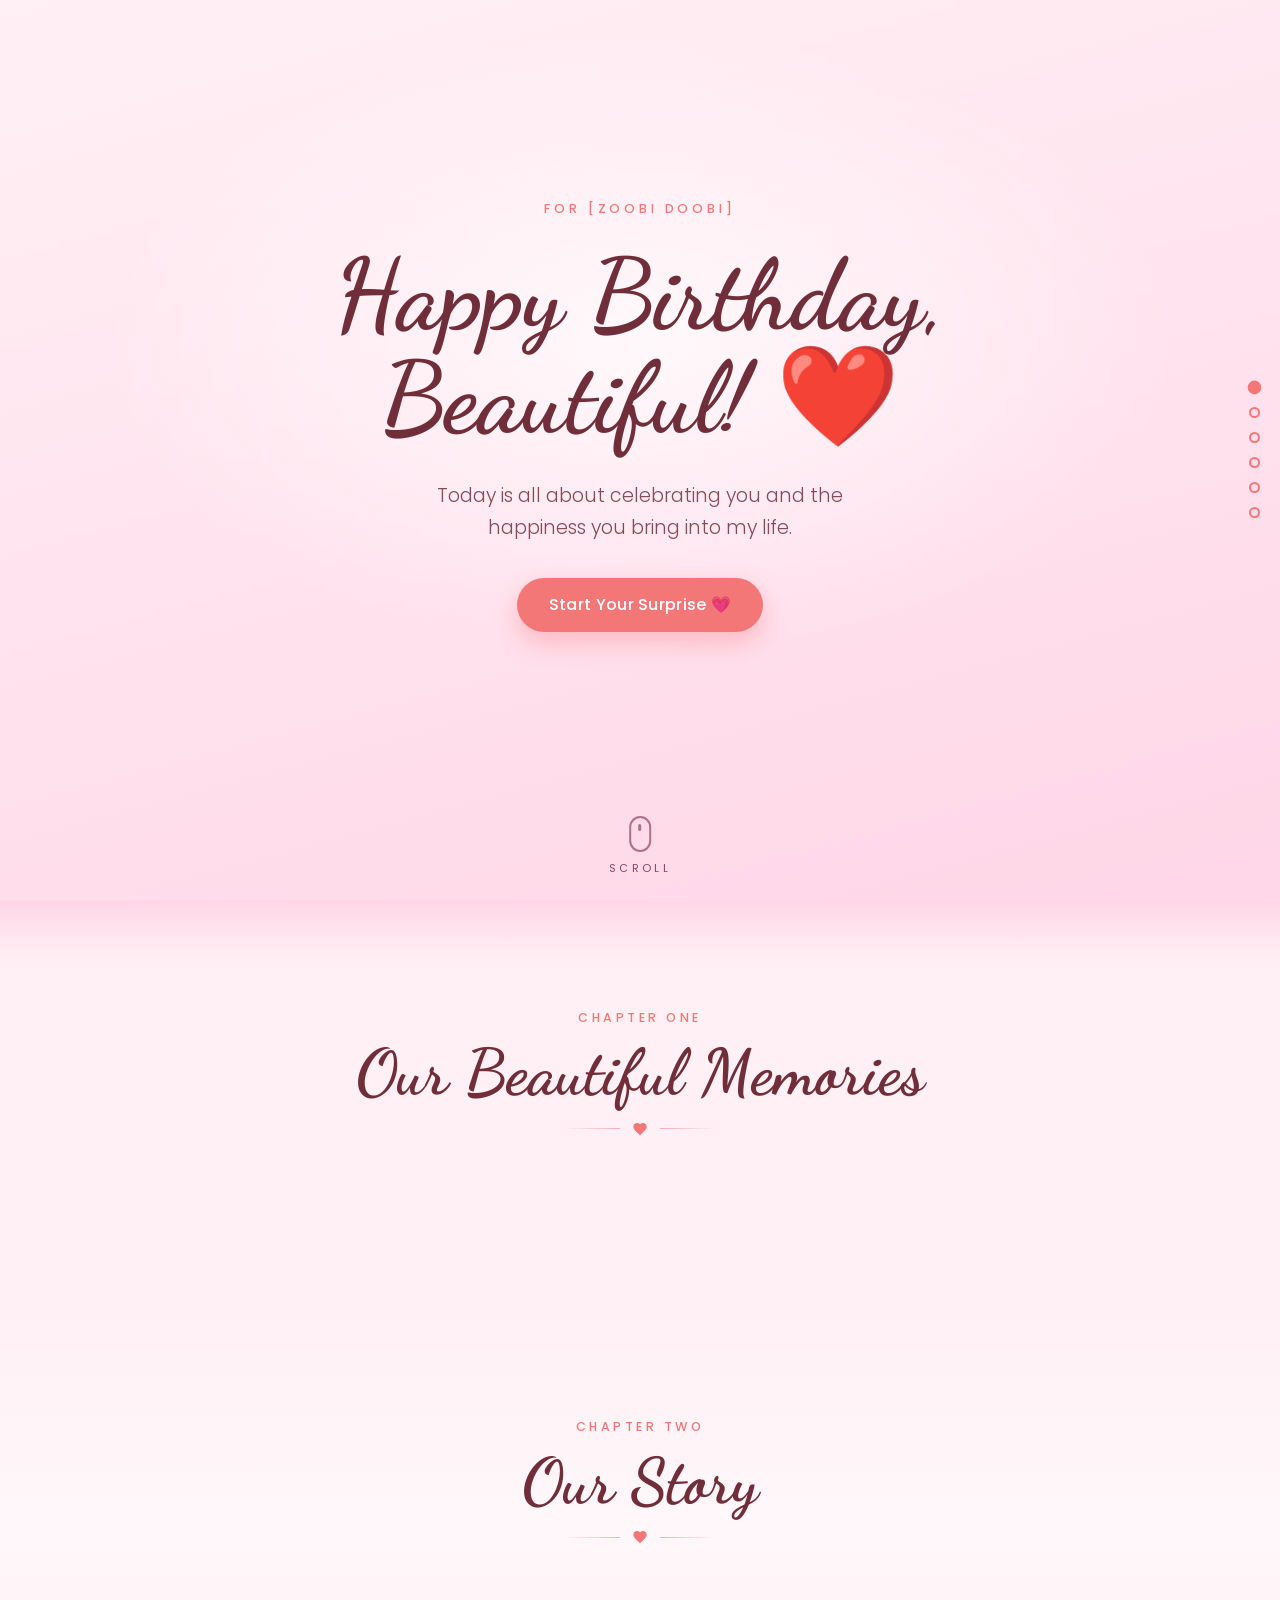
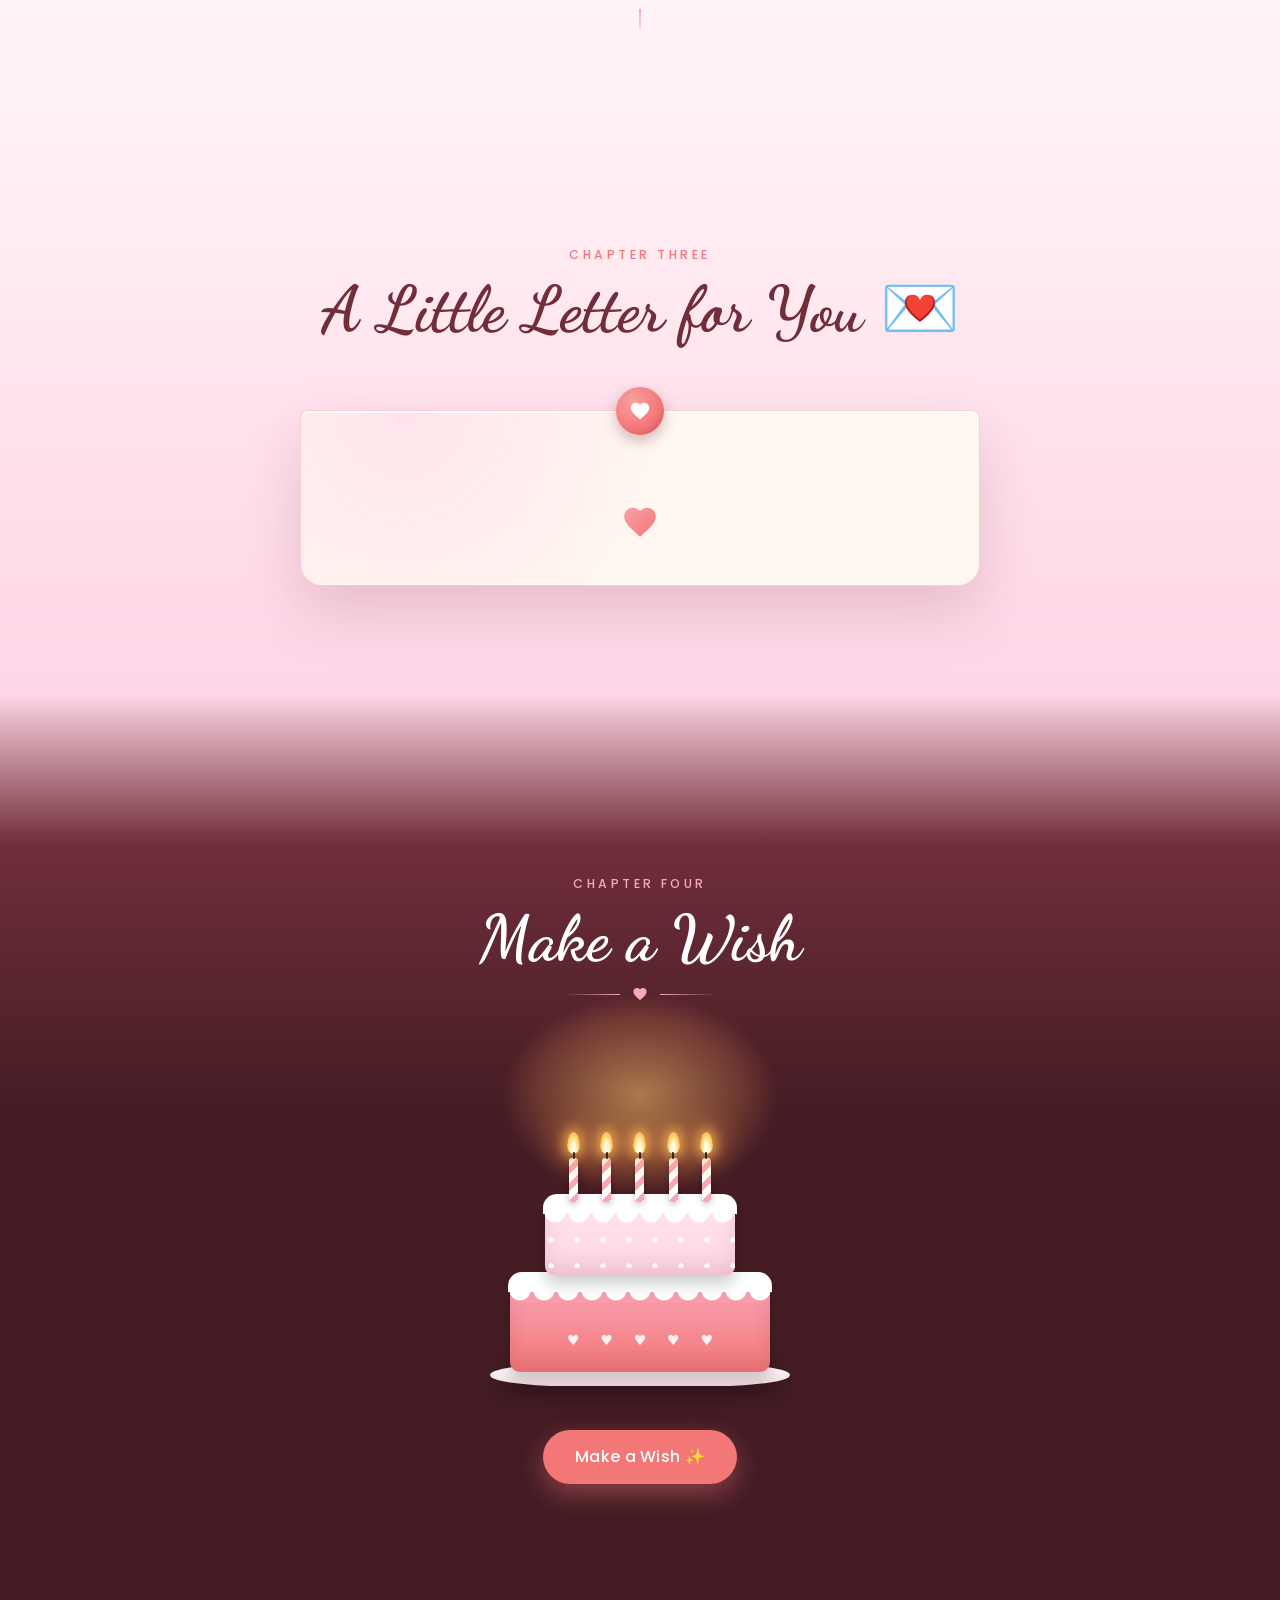
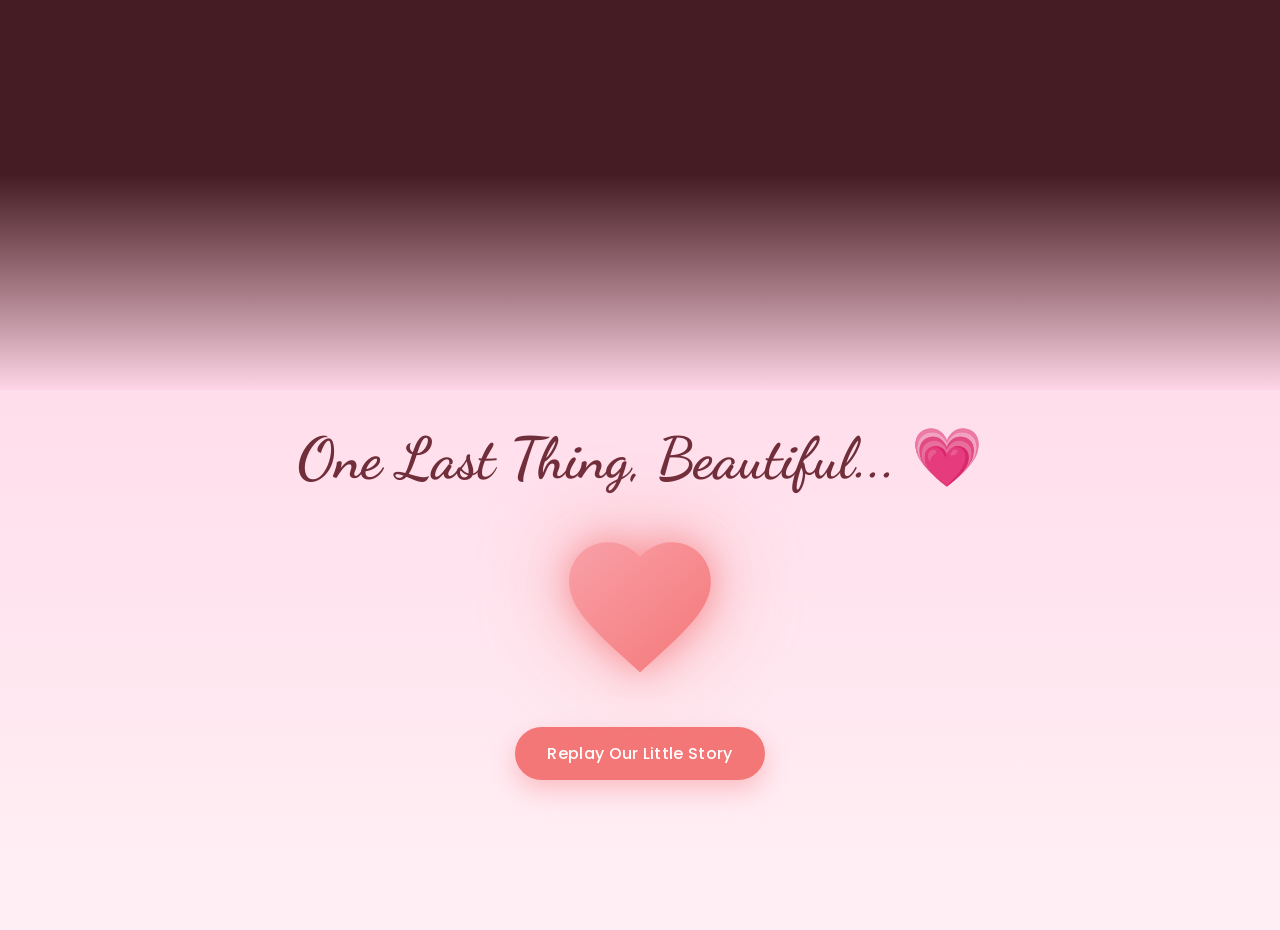
==== commit 433ed8bb: "Update title and hero eyebrow text in index.html" ====
--- a/birthday-surprise/index.html
+++ b/birthday-surprise/index.html
@@ -3,11 +3,11 @@
 <head>
   <meta charset="utf-8">
   <meta name="viewport" content="width=device-width, initial-scale=1, viewport-fit=cover">
-  <title>A Birthday Surprise, Just for You ❤️</title>
+  <title>A Birthday Surprise, Just for You ❤️ My Zoobi Doobi</title>
   <meta name="description" content="A little birthday surprise, made with love.">
   <meta name="theme-color" content="#FFD6E7">
   <meta name="robots" content="noindex, nofollow">
-  <meta property="og:title" content="A Birthday Surprise, Just for You ❤️">
+  <meta property="og:title" content="A Birthday Surprise, Just for You ❤️ My Zoobi Doobi">
   <meta property="og:description" content="Tap to open your little surprise.">
   <meta property="og:type" content="website">
   <link rel="icon" href="data:image/svg+xml,%3Csvg xmlns='http://www.w3.org/2000/svg' viewBox='0 0 24 24'%3E%3Cpath fill='%23F47778' d='M12 21.35l-1.45-1.32C5.4 15.36 2 12.28 2 8.5 2 5.42 4.42 3 7.5 3c1.74 0 3.41.81 4.5 2.09C13.09 3.81 14.76 3 16.5 3 19.58 3 22 5.42 22 8.5c0 3.78-3.4 6.86-8.55 11.54L12 21.35z'/%3E%3C/svg%3E">
@@ -65,7 +65,7 @@
     <section class="hero" id="hero" aria-labelledby="hero-title">
       <div class="hero-hearts" id="hero-hearts" aria-hidden="true"></div>
       <div class="hero-inner">
-        <p class="hero-eyebrow" data-bind="hero.eyebrow">For [HER_NAME]</p>
+        <p class="hero-eyebrow" data-bind="hero.eyebrow">For [ZOOBI DOOBI]</p>
         <h1 class="hero-title" id="hero-title">Happy Birthday, Beautiful! ❤️</h1>
         <p class="hero-sub" data-bind="hero.subtitle">Today is all about celebrating you and the happiness you bring into my life.</p>
         <div class="hero-cta">
